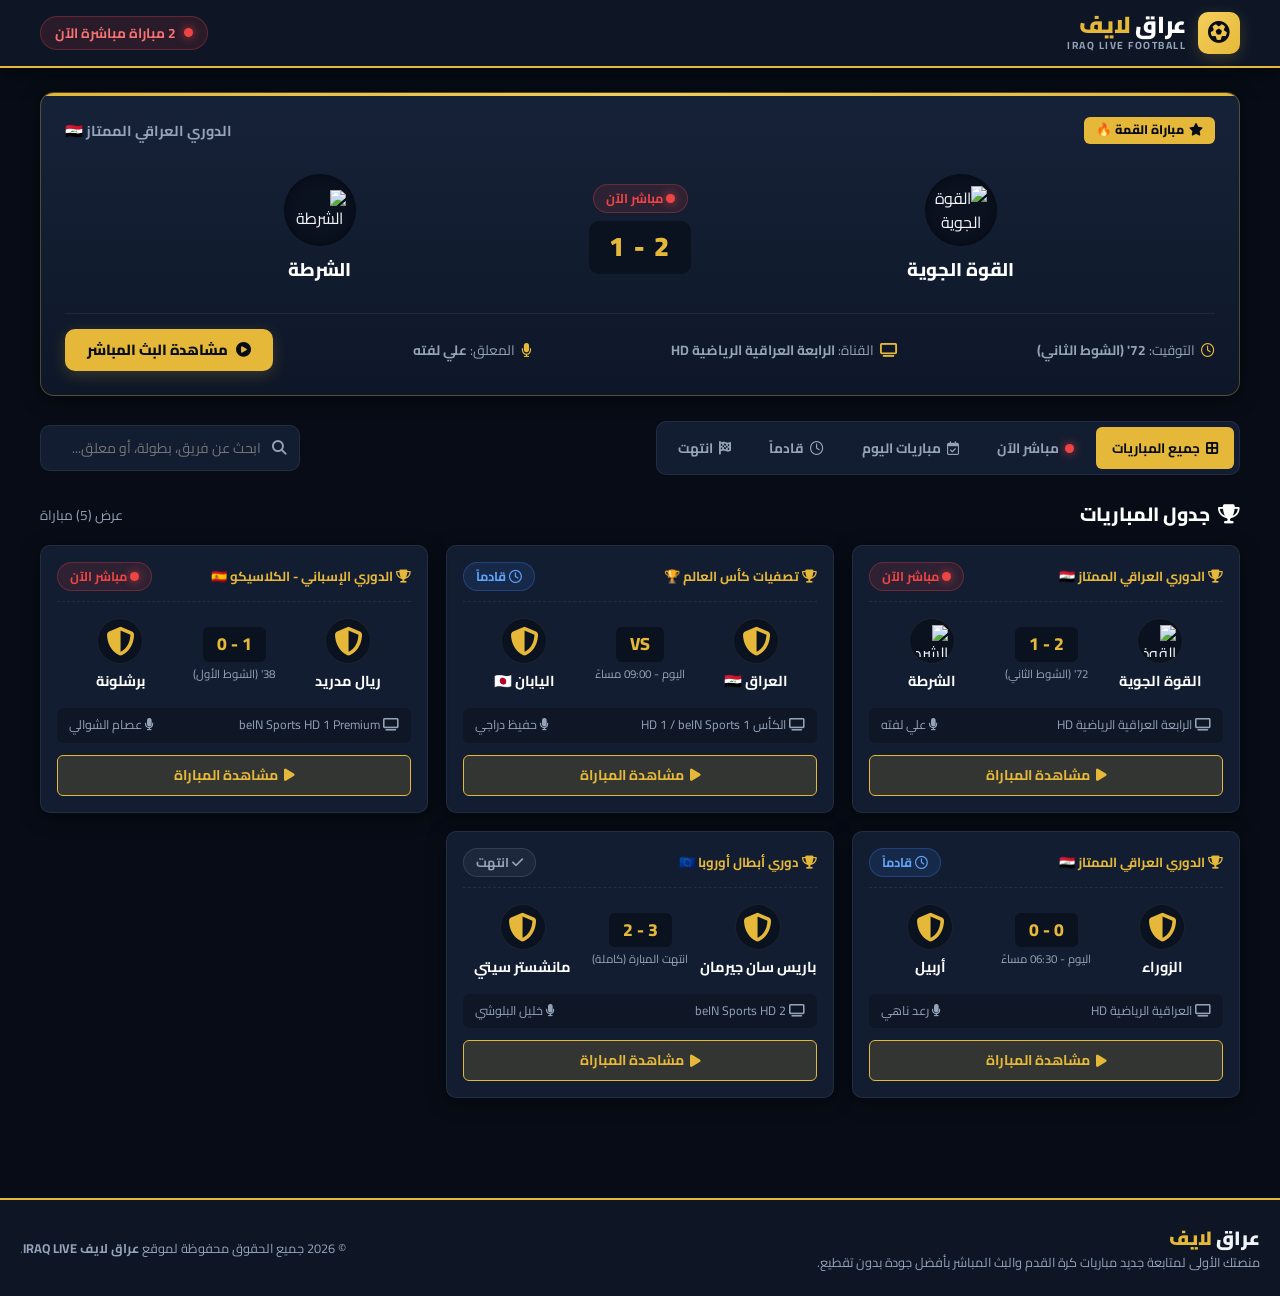
==== index.html @ b063ab96 "Add files via upload" ====
<!DOCTYPE html>
<html lang="ar" dir="rtl">
<head>
    <meta charset="UTF-8">
    <meta name="viewport" content="width=device-width, initial-scale=1.0">
    <title>عراق لايف - مشاهدة مباريات كرة القدم بث مباشر</title>
    <meta name="description" content="موقع عراق لايف لمشاهدة مباريات كرة القدم اليوم بث مباشر بدون تقطيع، الدوري العراقي الممتاز، البطولات العربية والأوروبية.">
    
    <!-- Google Fonts: Cairo & Readex Pro -->
    <link rel="preconnect" href="https://fonts.googleapis.com">
    <link rel="preconnect" href="https://fonts.gstatic.com" crossorigin>
    <link href="https://fonts.googleapis.com/css2?family=Cairo:wght@400;600;700;800;900&family=Readex+Pro:wght@400;500;600;700&display=swap" rel="stylesheet">
    
    <!-- FontAwesome Icons -->
    <link rel="stylesheet" href="https://cdnjs.cloudflare.com/ajax/libs/font-awesome/6.5.1/css/all.min.css">
    
    <!-- Stylesheet -->
    <link rel="stylesheet" href="styles.css">
</head>
<body>

    <!-- Header Navigation Bar -->
    <header class="main-header">
        <div class="header-container">
            <!-- Secret Trigger on Brand Logo: Triple Click or Click Logo Icon -->
            <a href="index.html" class="brand-logo" id="brandLogo" title="عراق لايف">
                <div class="logo-icon" id="secretLogoTrigger">
                    <i class="fa-solid fa-futbol"></i>
                </div>
                <div class="logo-text">
                    <h1>عراق <span>لايف</span></h1>
                    <span class="logo-tagline">IRAQ LIVE FOOTBALL</span>
                </div>
            </a>

            <div class="header-stats">
                <div class="stat-badge live-pulse">
                    <span class="pulse-dot"></span>
                    <span class="stat-text"><strong id="liveMatchesCount">0</strong> مباراة مباشرة الآن</span>
                </div>
            </div>

            <!-- Removed Public Admin Button from Header -->
        </div>
    </header>

    <!-- Main Content Container -->
    <main class="main-container">

        <!-- Hero Featured Match Banner -->
        <section class="hero-featured" id="heroFeaturedSection">
            <!-- Dynamic Featured Match Content -->
        </section>

        <!-- Filter & Search Section -->
        <section class="controls-section">
            <div class="filter-tabs" id="filterTabs">
                <button class="filter-btn active" data-filter="all">
                    <i class="fa-solid fa-border-all"></i> جميع المباريات
                </button>
                <button class="filter-btn live-filter" data-filter="live">
                    <span class="pulse-dot"></span> مباشر الآن
                </button>
                <button class="filter-btn" data-filter="today">
                    <i class="fa-regular fa-calendar-check"></i> مباريات اليوم
                </button>
                <button class="filter-btn" data-filter="upcoming">
                    <i class="fa-regular fa-clock"></i> قادماً
                </button>
                <button class="filter-btn" data-filter="finished">
                    <i class="fa-solid fa-flag-checkered"></i> انتهت
                </button>
            </div>

            <div class="search-box">
                <i class="fa-solid fa-magnifying-glass search-icon"></i>
                <input type="text" id="searchInput" placeholder="ابحث عن فريق، بطولة، أو معلق...">
            </div>
        </section>

        <!-- Match List / Grid Container -->
        <section class="matches-section">
            <div class="section-title">
                <h2><i class="fa-solid fa-trophy gold-icon"></i> جدول المباريات</h2>
                <span class="matches-count-label" id="matchesCountLabel">جاري التحميل...</span>
            </div>

            <div class="matches-grid" id="matchesGrid">
                <!-- Dynamic Match Cards -->
            </div>

            <div class="empty-state hidden" id="emptyState">
                <i class="fa-solid fa-calendar-xmark"></i>
                <h3>لا توجد مباريات مطابقة للبحث حالياً</h3>
                <p>يرجى تغيير التصفية أو البحث عن فريق آخر</p>
            </div>
        </section>
    </main>

    <!-- Footer -->
    <footer class="main-footer">
        <div class="footer-container">
            <div class="footer-brand">
                <h3>عراق <span>لايف</span></h3>
                <p>منصتك الأولى لمتابعة جديد مباريات كرة القدم والبث المباشر بأفضل جودة بدون تقطيع.</p>
            </div>
            <div class="footer-copy">
                <p>&copy; 2026 جميع الحقوق محفوظة لموقع <strong>عراق لايف IRAQ LIVE</strong><span id="secretFooterDot" style="cursor:pointer; opacity:0.6;">.</span></p>
            </div>
        </div>
    </footer>

    <!-- Secret Admin Password Modal (Triggers via key shortcut 0000, logo click, or secret dot) -->
    <div class="modal-overlay hidden" id="adminLoginModal">
        <div class="modal-card login-modal-card">
            <div class="modal-header">
                <h3><i class="fa-solid fa-user-shield gold-icon"></i> الدخول لوحة الأدمن</h3>
                <button class="modal-close-btn" id="closeAdminLoginModal">&times;</button>
            </div>
            <div class="modal-body text-center">
                <div class="lock-avatar">
                    <i class="fa-solid fa-shield-halved"></i>
                </div>
                <p class="login-instruction">أدخل الرقم السري للوصول للوحة التحكم وإدارة المباريات والنتائج</p>

                <form id="adminLoginForm">
                    <div class="pin-input-group">
                        <input type="password" id="adminPinInput" maxlength="6" placeholder="أدخل الرقم السري" autocomplete="off" autofocus>
                        <button type="submit" class="btn-gold-submit">
                            دخول <i class="fa-solid fa-arrow-left"></i>
                        </button>
                    </div>
                    <div class="error-msg hidden" id="adminLoginError">
                        <i class="fa-solid fa-triangle-exclamation"></i> الرقم السري غير صحيح! حاول مجدداً.
                    </div>
                </form>
            </div>
        </div>
    </div>

    <!-- Admin Dashboard Drawer Panel -->
    <div class="admin-panel-drawer hidden" id="adminPanel">
        <div class="admin-panel-header">
            <div class="admin-title">
                <h2><i class="fa-solid fa-sliders gold-icon"></i> لوحة تحكم المباريات - <span>عراق لايف</span></h2>
                <span class="admin-status-badge"><i class="fa-solid fa-check-circle"></i> تم تسجيل الدخول بأمان</span>
            </div>
            <div class="admin-actions">
                <button class="btn-reset-data" id="resetDataBtn" title="استعادة المباريات الافتراضية">
                    <i class="fa-solid fa-rotate-left"></i> استعادة المباريات المبدئية
                </button>
                <button class="btn-close-admin" id="closeAdminPanelBtn">
                    إغلاق اللوحة <i class="fa-solid fa-xmark"></i>
                </button>
            </div>
        </div>

        <div class="admin-panel-content">
            <!-- Form Card for Add / Edit Match -->
            <div class="admin-card form-card">
                <div class="admin-card-header">
                    <h3 id="formTitle"><i class="fa-solid fa-plus-circle gold-icon"></i> إضافة مباراة جديدة</h3>
                    <button class="btn-cancel-edit hidden" id="cancelEditBtn"><i class="fa-solid fa-xmark"></i> إلغاء التعديل</button>
                </div>
                
                <form id="matchForm" class="match-form">
                    <input type="hidden" id="matchIdInput">

                    <div class="form-grid">
                        <div class="form-group span-2">
                            <label for="tournamentInput"><i class="fa-solid fa-trophy"></i> البطولة / الدوري</label>
                            <input type="text" id="tournamentInput" placeholder="مثال: الدوري العراقي الممتاز، دوري أبطال آسيا..." required>
                        </div>

                        <div class="form-group">
                            <label for="team1Input"><i class="fa-solid fa-shield"></i> الفريق الأول (المستضيف)</label>
                            <input type="text" id="team1Input" placeholder="مثال: القوة الجوية" required>
                        </div>
                        <div class="form-group">
                            <label for="logoFile1Input"><i class="fa-solid fa-upload"></i> اختر شعار الفريق الأول من جهازك</label>
                            <div class="file-upload-wrapper">
                                <input type="file" id="logoFile1Input" accept="image/*" class="file-input-hidden">
                                <label for="logoFile1Input" class="btn-file-select">
                                    <i class="fa-solid fa-image"></i> اختر صورة من الجهاز
                                </label>
                                <div class="logo-preview-box" id="logo1Preview">
                                    <span>لا توجد صورة</span>
                                </div>
                            </div>
                        </div>

                        <div class="form-group">
                            <label for="team2Input"><i class="fa-solid fa-shield"></i> الفريق الثاني (الضيف)</label>
                            <input type="text" id="team2Input" placeholder="مثال: الشرطة" required>
                        </div>
                        <div class="form-group">
                            <label for="logoFile2Input"><i class="fa-solid fa-upload"></i> اختر شعار الفريق الثاني من جهازك</label>
                            <div class="file-upload-wrapper">
                                <input type="file" id="logoFile2Input" accept="image/*" class="file-input-hidden">
                                <label for="logoFile2Input" class="btn-file-select">
                                    <i class="fa-solid fa-image"></i> اختر صورة من الجهاز
                                </label>
                                <div class="logo-preview-box" id="logo2Preview">
                                    <span>لا توجد صورة</span>
                                </div>
                            </div>
                        </div>

                        <div class="form-group span-2">
                            <label for="statusInput"><i class="fa-solid fa-signal"></i> حالة المباراة</label>
                            <select id="statusInput" required>
                                <option value="live">مباشر الآن 🔴</option>
                                <option value="upcoming">قادماً / لم تبدأ ⏳</option>
                                <option value="finished">انتهت 🏁</option>
                            </select>
                        </div>

                        <div class="form-group span-2">
                            <label><i class="fa-solid fa-calculator"></i> نتيجة المباراة (التحكم بزر الزائد والناقص)</label>
                            <div class="form-score-controller">
                                <div class="score-team-box">
                                    <span class="score-team-title" id="formTeam1Name">الفريق الأول</span>
                                    <div class="counter-control">
                                        <button type="button" class="btn-counter" id="formScore1Minus"><i class="fa-solid fa-minus"></i></button>
                                        <input type="number" id="score1Input" value="0" min="0" readonly>
                                        <button type="button" class="btn-counter btn-plus" id="formScore1Plus"><i class="fa-solid fa-plus"></i></button>
                                    </div>
                                </div>

                                <div class="score-vs-divider">VS</div>

                                <div class="score-team-box">
                                    <span class="score-team-title" id="formTeam2Name">الفريق الثاني</span>
                                    <div class="counter-control">
                                        <button type="button" class="btn-counter" id="formScore2Minus"><i class="fa-solid fa-minus"></i></button>
                                        <input type="number" id="score2Input" value="0" min="0" readonly>
                                        <button type="button" class="btn-counter btn-plus" id="formScore2Plus"><i class="fa-solid fa-plus"></i></button>
                                    </div>
                                </div>
                            </div>
                        </div>

                        <div class="form-group">
                            <label for="matchTimeInput"><i class="fa-regular fa-clock"></i> توقيت المباراة</label>
                            <input type="text" id="matchTimeInput" placeholder="مثال: 08:30 مساءً / اليوم" required>
                        </div>

                        <div class="form-group">
                            <label for="channelInput"><i class="fa-solid fa-tv"></i> القناة الناقلة</label>
                            <input type="text" id="channelInput" placeholder="مثال: الرابعة العراقية HD" required>
                        </div>

                        <div class="form-group span-2">
                            <label for="commentatorInput"><i class="fa-solid fa-microphone"></i> المعلق</label>
                            <input type="text" id="commentatorInput" placeholder="مثال: علي لفته" required>
                        </div>

                        <div class="form-group span-2">
                            <label for="streamLinkInput"><i class="fa-solid fa-video"></i> رابط البث المباشر الرئيسي (رابط video / iframe / YouTube)</label>
                            <textarea id="streamLinkInput" rows="2" placeholder="ضع رابط الفيديو أو كود Embed iFrame للبث هنا..."></textarea>
                        </div>

                        <div class="form-group span-2">
                            <label for="streamLink2Input"><i class="fa-solid fa-server"></i> رابط سيرفر البث الثاني (اختياري)</label>
                            <input type="text" id="streamLink2Input" placeholder="رابط سيرفر احتياطي...">
                        </div>

                        <div class="form-group span-2 checkbox-group">
                            <label class="custom-checkbox">
                                <input type="checkbox" id="isFeaturedInput">
                                <span class="checkmark"></span>
                                <span class="checkbox-text"><i class="fa-solid fa-star gold-icon"></i> تثبيت المباراة كمباراة القمة في أعلى الصفحة (Hero Banner)</span>
                            </label>
                        </div>
                    </div>

                    <div class="form-actions">
                        <button type="submit" class="btn-save-match" id="saveMatchBtn">
                            <i class="fa-solid fa-floppy-disk"></i> حفظ المباراة
                        </button>
                    </div>
                </form>
            </div>

            <!-- Existing Matches Table -->
            <div class="admin-card table-card">
                <div class="admin-card-header">
                    <h3><i class="fa-solid fa-list-check gold-icon"></i> قائمة المباريات المضافة (تحديث النتيجة فوراً بأزرار + و -)</h3>
                </div>
                <div class="table-responsive">
                    <table class="admin-matches-table">
                        <thead>
                            <tr>
                                <th>المباراة والتعديل السريع للنتيجة (+ / -)</th>
                                <th>البطولة</th>
                                <th>الحالة</th>
                                <th>التوقيت</th>
                                <th>القناة والمعلق</th>
                                <th>الإجراءات</th>
                            </tr>
                        </thead>
                        <tbody id="adminMatchesTableBody">
                            <!-- Dynamic Rows -->
                        </tbody>
                    </table>
                </div>
            </div>
        </div>
    </div>

    <!-- JavaScript Bundle -->
    <script src="app.js"></script>
</body>
</html>
---- styles.css ----
/* =============================================================
   عراق لايف - IRAQ LIVE FOOTBALL PORTAL
   Handcrafted Authentic Sports Media Design System (2026)
============================================================= */

:root {
    /* Color Palette - Deep Obsidian Dark & Iraqi Metallic Gold */
    --bg-body: #070c16;
    --bg-header: #0e1626;
    --bg-card: #131d31;
    --bg-card-hover: #19263e;
    --bg-surface: #0a111f;
    --bg-input: #080d19;

    /* Accents */
    --gold-primary: #e5b839;
    --gold-hover: #f3c748;
    --gold-dark: #b38a1e;
    --gold-subtle: rgba(229, 184, 57, 0.15);
    
    --live-red: #ef4444;
    --live-red-bg: rgba(239, 68, 68, 0.12);
    --green-emerald: #10b981;
    
    /* Text Colors */
    --text-main: #f1f5f9;
    --text-muted: #94a3b8;
    --text-subtle: #64748b;
    --text-gold: #f5cf5b;

    /* Crisp Handcrafted Borders & Shadows */
    --border-main: 1px solid rgba(255, 255, 255, 0.07);
    --border-gold: 1px solid rgba(229, 184, 57, 0.3);
    --border-gold-strong: 1px solid #e5b839;
    --shadow-card: 0 4px 20px rgba(0, 0, 0, 0.4);
    --shadow-gold: 0 4px 15px rgba(229, 184, 57, 0.2);

    /* Typography & Radii */
    --font-arabic: 'Cairo', system-ui, -apple-system, sans-serif;
    --radius-sm: 6px;
    --radius-md: 10px;
    --radius-lg: 14px;
    --radius-pill: 50px;
    --transition: all 0.2s ease-in-out;
}

/* Reset & Core Setup */
*, *::before, *::after {
    margin: 0;
    padding: 0;
    box-sizing: border-box;
}

body {
    font-family: var(--font-arabic);
    background-color: var(--bg-body);
    color: var(--text-main);
    line-height: 1.5;
    direction: rtl;
    min-height: 100vh;
    display: flex;
    flex-direction: column;
    -webkit-font-smoothing: antialiased;
}

a {
    color: inherit;
    text-decoration: none;
}

button, input, select, textarea {
    font-family: inherit;
    outline: none;
    border: none;
}

button {
    cursor: pointer;
    transition: var(--transition);
}

.hidden {
    display: none !important;
}

.gold-text {
    color: var(--gold-primary);
}

.pulse-dot {
    width: 9px;
    height: 9px;
    background-color: var(--live-red);
    border-radius: 50%;
    display: inline-block;
    box-shadow: 0 0 10px rgba(239, 68, 68, 0.8);
    animation: livePulse 1.6s infinite ease-in-out;
}

@keyframes livePulse {
    0% { transform: scale(0.95); opacity: 0.8; }
    50% { transform: scale(1.2); opacity: 1; }
    100% { transform: scale(0.95); opacity: 0.8; }
}

/* =============================================================
   1. Header Navigation Bar
============================================================= */
.main-header {
    background-color: var(--bg-header);
    border-bottom: 2px solid var(--gold-primary);
    box-shadow: 0 4px 20px rgba(0, 0, 0, 0.5);
    position: sticky;
    top: 0;
    z-index: 100;
}

.header-container {
    max-width: 1240px;
    margin: 0 auto;
    padding: 12px 20px;
    display: flex;
    align-items: center;
    justify-content: space-between;
}

.brand-logo {
    display: flex;
    align-items: center;
    gap: 12px;
}

.logo-icon {
    width: 42px;
    height: 42px;
    background: linear-gradient(135deg, #f5cf5b 0%, #e5b839 100%);
    color: var(--bg-body);
    border-radius: var(--radius-md);
    display: flex;
    align-items: center;
    justify-content: center;
    font-size: 1.35rem;
    box-shadow: var(--shadow-gold);
    cursor: pointer;
}

.logo-text h1 {
    font-size: 1.45rem;
    font-weight: 900;
    color: #ffffff;
    line-height: 1.1;
    letter-spacing: -0.3px;
}

.logo-text h1 span {
    color: var(--gold-primary);
}

.logo-tagline {
    font-size: 0.65rem;
    font-weight: 700;
    color: var(--text-muted);
    letter-spacing: 1.5px;
    display: block;
}

.header-stats .stat-badge {
    background: var(--live-red-bg);
    border: 1px solid rgba(239, 68, 68, 0.3);
    color: #f87171;
    padding: 6px 14px;
    border-radius: var(--radius-pill);
    font-size: 0.85rem;
    font-weight: 700;
    display: flex;
    align-items: center;
    gap: 8px;
}

/* =============================================================
   2. Main Layout Container & Date/Filter Bar
============================================================= */
.main-container {
    max-width: 1240px;
    width: 100%;
    margin: 0 auto;
    padding: 24px 20px 60px 20px;
    flex: 1;
}

/* Hero Featured Card */
.hero-featured {
    margin-bottom: 25px;
}

.hero-card {
    background: linear-gradient(180deg, #162238 0%, #0e1728 100%);
    border: var(--border-gold);
    border-radius: var(--radius-lg);
    padding: 24px;
    box-shadow: var(--shadow-card);
    position: relative;
    overflow: hidden;
}

.hero-card::before {
    content: '';
    position: absolute;
    top: 0;
    left: 0;
    right: 0;
    height: 3px;
    background: linear-gradient(90deg, #e5b839, #f5cf5b, #e5b839);
}

.hero-top-badge {
    display: flex;
    align-items: center;
    justify-content: space-between;
    margin-bottom: 20px;
}

.featured-tag {
    background: var(--gold-primary);
    color: var(--bg-body);
    font-weight: 800;
    font-size: 0.78rem;
    padding: 4px 12px;
    border-radius: var(--radius-sm);
    display: inline-flex;
    align-items: center;
    gap: 5px;
}

.tournament-badge {
    color: var(--text-muted);
    font-size: 0.9rem;
    font-weight: 700;
}

.hero-teams-wrapper {
    display: grid;
    grid-template-columns: 1fr auto 1fr;
    align-items: center;
    gap: 15px;
    text-align: center;
    padding: 10px 0;
}

.hero-team {
    display: flex;
    flex-direction: column;
    align-items: center;
    gap: 10px;
}

.team-logo-frame {
    width: 72px;
    height: 72px;
    background: var(--bg-surface);
    border: 1px solid var(--border-subtle);
    border-radius: 50%;
    display: flex;
    align-items: center;
    justify-content: center;
    padding: 10px;
    box-shadow: inset 0 0 10px rgba(0,0,0,0.5);
}

.team-logo-frame img {
    max-width: 100%;
    max-height: 100%;
    object-fit: contain;
}

.team-logo-fallback {
    font-size: 1.8rem;
    color: var(--gold-primary);
}

.team-name {
    font-size: 1.15rem;
    font-weight: 800;
    color: #ffffff;
}

.hero-vs-box {
    display: flex;
    flex-direction: column;
    align-items: center;
    gap: 8px;
}

.hero-score-badge {
    background: var(--bg-surface);
    border: 1px solid var(--border-gold);
    color: var(--gold-primary);
    font-size: 1.7rem;
    font-weight: 900;
    padding: 6px 20px;
    border-radius: var(--radius-md);
    letter-spacing: 2px;
}

.match-status-tag {
    padding: 4px 12px;
    border-radius: var(--radius-pill);
    font-size: 0.8rem;
    font-weight: 700;
}

.match-status-tag.live {
    background: var(--live-red-bg);
    color: var(--live-red);
    border: 1px solid rgba(239, 68, 68, 0.3);
}

.match-status-tag.upcoming {
    background: rgba(59, 130, 246, 0.12);
    color: #60a5fa;
    border: 1px solid rgba(59, 130, 246, 0.3);
}

.match-status-tag.finished {
    background: rgba(100, 116, 139, 0.12);
    color: var(--text-muted);
    border: 1px solid rgba(100, 116, 139, 0.3);
}

.hero-meta-bar {
    margin-top: 20px;
    padding-top: 15px;
    border-top: var(--border-main);
    display: flex;
    align-items: center;
    justify-content: space-between;
    flex-wrap: wrap;
    gap: 12px;
}

.hero-info-item {
    font-size: 0.85rem;
    color: var(--text-muted);
    display: flex;
    align-items: center;
    gap: 6px;
}

.hero-info-item i {
    color: var(--gold-primary);
}

.btn-hero-watch {
    background: var(--gold-primary);
    color: var(--bg-body);
    font-weight: 800;
    padding: 10px 22px;
    border-radius: var(--radius-md);
    font-size: 0.92rem;
    display: inline-flex;
    align-items: center;
    gap: 8px;
    box-shadow: var(--shadow-gold);
}

.btn-hero-watch:hover {
    background: var(--gold-hover);
    transform: translateY(-1px);
}

/* =============================================================
   3. Sports Schedule Filters & Match Grid
============================================================= */
.controls-section {
    display: flex;
    align-items: center;
    justify-content: space-between;
    gap: 15px;
    margin-bottom: 25px;
    flex-wrap: wrap;
}

.filter-tabs {
    display: flex;
    align-items: center;
    gap: 6px;
    background: var(--bg-card);
    padding: 5px;
    border-radius: var(--radius-md);
    border: var(--border-main);
    overflow-x: auto;
}

.filter-btn {
    background: transparent;
    color: var(--text-muted);
    padding: 8px 16px;
    border-radius: var(--radius-sm);
    font-weight: 700;
    font-size: 0.85rem;
    display: flex;
    align-items: center;
    gap: 6px;
    white-space: nowrap;
}

.filter-btn.active {
    background: var(--gold-primary);
    color: var(--bg-body);
}

.search-box {
    position: relative;
    min-width: 260px;
}

.search-icon {
    position: absolute;
    right: 14px;
    top: 50%;
    transform: translateY(-50%);
    color: var(--text-muted);
    font-size: 0.9rem;
}

.search-box input {
    width: 100%;
    background: var(--bg-card);
    border: var(--border-main);
    color: var(--text-main);
    padding: 9px 38px 9px 14px;
    border-radius: var(--radius-md);
    font-size: 0.88rem;
}

.search-box input:focus {
    border-color: var(--gold-primary);
}

/* Matches Grid & Cards */
.matches-section {
    margin-bottom: 40px;
}

.section-title {
    display: flex;
    align-items: center;
    justify-content: space-between;
    margin-bottom: 16px;
}

.section-title h2 {
    font-size: 1.2rem;
    font-weight: 800;
    color: #ffffff;
    display: flex;
    align-items: center;
    gap: 8px;
}

.matches-count-label {
    color: var(--text-muted);
    font-size: 0.85rem;
}

.matches-grid {
    display: grid;
    grid-template-columns: repeat(auto-fill, minmax(340px, 1fr));
    gap: 18px;
}

.match-card {
    background: var(--bg-card);
    border: var(--border-main);
    border-radius: var(--radius-md);
    padding: 16px;
    display: flex;
    flex-direction: column;
    gap: 12px;
    transition: var(--transition);
    box-shadow: var(--shadow-card);
}

.match-card:hover {
    background: var(--bg-card-hover);
    border-color: rgba(229, 184, 57, 0.4);
}

.match-card-header {
    display: flex;
    align-items: center;
    justify-content: space-between;
    border-bottom: 1px dashed rgba(255, 255, 255, 0.08);
    padding-bottom: 10px;
}

.card-tournament {
    font-size: 0.82rem;
    font-weight: 700;
    color: var(--gold-primary);
    white-space: nowrap;
    overflow: hidden;
    text-overflow: ellipsis;
    max-width: 200px;
}

.match-card-body {
    display: grid;
    grid-template-columns: 1fr auto 1fr;
    align-items: center;
    gap: 10px;
    padding: 4px 0;
}

.card-team {
    display: flex;
    flex-direction: column;
    align-items: center;
    gap: 6px;
    text-align: center;
}

.card-team-logo {
    width: 46px;
    height: 46px;
    background: var(--bg-surface);
    border: var(--border-main);
    border-radius: 50%;
    display: flex;
    align-items: center;
    justify-content: center;
    padding: 6px;
}

.card-team-logo img {
    max-width: 100%;
    max-height: 100%;
    object-fit: contain;
}

.card-team-name {
    font-size: 0.9rem;
    font-weight: 700;
    color: #ffffff;
}

.card-score-box {
    display: flex;
    flex-direction: column;
    align-items: center;
    gap: 4px;
}

.score-pill {
    background: var(--bg-surface);
    border: 1px solid var(--border-gold);
    color: var(--gold-primary);
    font-weight: 800;
    font-size: 1.1rem;
    padding: 4px 14px;
    border-radius: var(--radius-sm);
}

.match-time-label {
    font-size: 0.72rem;
    color: var(--text-muted);
}

.match-card-footer {
    display: flex;
    align-items: center;
    justify-content: space-between;
    background: rgba(0, 0, 0, 0.2);
    padding: 8px 12px;
    border-radius: var(--radius-sm);
    font-size: 0.78rem;
    color: var(--text-muted);
}

.btn-card-watch {
    width: 100%;
    background: var(--gold-subtle);
    border: 1px solid var(--gold-primary);
    color: var(--gold-primary);
    font-weight: 700;
    padding: 9px;
    border-radius: var(--radius-sm);
    display: flex;
    align-items: center;
    justify-content: center;
    gap: 6px;
    font-size: 0.88rem;
}

.match-card:hover .btn-card-watch {
    background: var(--gold-primary);
    color: var(--bg-body);
}

/* Empty State */
.empty-state {
    text-align: center;
    padding: 50px 20px;
    background: var(--bg-card);
    border-radius: var(--radius-md);
    border: var(--border-main);
}

.empty-state i {
    font-size: 3rem;
    color: var(--gold-primary);
    margin-bottom: 12px;
}

/* =============================================================
   4. Watch Page (watch.html) Specific Layout
============================================================= */
.header-right-group {
    display: flex;
    align-items: center;
    gap: 15px;
}

.btn-back-home {
    background: var(--gold-subtle);
    border: 1px solid var(--gold-primary);
    color: var(--gold-primary);
    padding: 7px 14px;
    border-radius: var(--radius-md);
    font-size: 0.82rem;
    font-weight: 700;
    display: inline-flex;
    align-items: center;
    gap: 6px;
}

.btn-back-home:hover {
    background: var(--gold-primary);
    color: var(--bg-body);
}

.watch-container {
    display: flex;
    flex-direction: column;
    gap: 22px;
}

.watch-scoreboard-card {
    background: var(--bg-card);
    border: var(--border-gold);
    border-radius: var(--radius-md);
    padding: 20px;
    box-shadow: var(--shadow-card);
}

.scoreboard-top {
    display: flex;
    align-items: center;
    justify-content: space-between;
    margin-bottom: 15px;
    border-bottom: 1px dashed rgba(255, 255, 255, 0.08);
    padding-bottom: 10px;
}

.scoreboard-teams {
    display: grid;
    grid-template-columns: 1fr auto 1fr;
    align-items: center;
    gap: 15px;
    text-align: center;
}

.scoreboard-team-name {
    font-size: 1.25rem;
    font-weight: 800;
    color: #ffffff;
}

.scoreboard-vs-box {
    display: flex;
    flex-direction: column;
    align-items: center;
    gap: 6px;
}

.scoreboard-score-pill {
    background: var(--bg-surface);
    border: 1px solid var(--gold-primary);
    color: var(--gold-primary);
    font-size: 1.9rem;
    font-weight: 900;
    padding: 6px 22px;
    border-radius: var(--radius-md);
    letter-spacing: 3px;
}

/* Video Stage */
.player-wrapper-card {
    background: #000000;
    border: var(--border-gold);
    border-radius: var(--radius-md);
    overflow: hidden;
    box-shadow: var(--shadow-card);
}

.video-container {
    position: relative;
    width: 100%;
    padding-top: 56.25%;
    background: #000000;
}

.video-container iframe, 
.video-container video, 
.video-placeholder {
    position: absolute;
    top: 0;
    left: 0;
    width: 100%;
    height: 100%;
    border: none;
}

.video-placeholder {
    display: flex;
    flex-direction: column;
    align-items: center;
    justify-content: center;
    gap: 12px;
    background: #090f1b;
    color: var(--text-muted);
    text-align: center;
    padding: 20px;
}

.video-placeholder i {
    font-size: 3rem;
    color: var(--gold-primary);
}

.server-selector {
    padding: 12px 18px;
    background: var(--bg-header);
    border-top: var(--border-main);
    display: flex;
    align-items: center;
    gap: 12px;
    flex-wrap: wrap;
}

.server-label {
    font-size: 0.82rem;
    font-weight: 700;
    color: var(--text-muted);
}

.server-buttons {
    display: flex;
    gap: 8px;
}

.server-btn {
    background: var(--bg-card);
    border: var(--border-main);
    color: var(--text-main);
    padding: 6px 12px;
    border-radius: var(--radius-sm);
    font-size: 0.8rem;
    font-weight: 600;
}

.server-btn.active {
    background: var(--gold-primary);
    color: var(--bg-body);
    font-weight: 800;
}

/* Details Section */
.details-grid {
    display: grid;
    grid-template-columns: repeat(auto-fit, minmax(220px, 1fr));
    gap: 14px;
}

.detail-card {
    background: var(--bg-card);
    border: var(--border-main);
    border-radius: var(--radius-md);
    padding: 14px 16px;
    display: flex;
    align-items: center;
    gap: 12px;
}

.detail-icon {
    width: 40px;
    height: 40px;
    background: var(--gold-subtle);
    border: 1px solid var(--gold-primary);
    border-radius: var(--radius-sm);
    display: flex;
    align-items: center;
    justify-content: center;
    font-size: 1.1rem;
    color: var(--gold-primary);
}

.detail-info label {
    display: block;
    font-size: 0.75rem;
    color: var(--text-muted);
}

.detail-info strong {
    font-size: 0.95rem;
    color: #ffffff;
}

.link-view-all {
    color: var(--gold-primary);
    font-size: 0.85rem;
    font-weight: 700;
}

/* =============================================================
   5. Modals & Admin Dashboard
============================================================= */
.modal-overlay {
    position: fixed;
    top: 0;
    left: 0;
    right: 0;
    bottom: 0;
    background: rgba(0, 0, 0, 0.8);
    backdrop-filter: blur(4px);
    z-index: 2000;
    display: flex;
    align-items: center;
    justify-content: center;
    padding: 20px;
}

.modal-card {
    background: var(--bg-card);
    border: var(--border-gold);
    border-radius: var(--radius-lg);
    width: 100%;
    max-width: 400px;
    overflow: hidden;
    box-shadow: var(--shadow-card);
}

.modal-header {
    background: var(--bg-header);
    padding: 14px 20px;
    border-bottom: var(--border-main);
    display: flex;
    align-items: center;
    justify-content: space-between;
}

.modal-header h3 {
    font-size: 1rem;
    font-weight: 800;
}

.modal-close-btn {
    background: transparent;
    color: var(--text-muted);
    font-size: 1.5rem;
    line-height: 1;
}

.modal-body {
    padding: 20px;
}

.lock-avatar {
    width: 60px;
    height: 60px;
    background: var(--gold-subtle);
    border: 1px solid var(--gold-primary);
    border-radius: 50%;
    display: flex;
    align-items: center;
    justify-content: center;
    margin: 0 auto 12px auto;
    font-size: 1.6rem;
    color: var(--gold-primary);
}

.login-instruction {
    font-size: 0.85rem;
    color: var(--text-muted);
    margin-bottom: 16px;
}

.pin-input-group {
    display: flex;
    gap: 8px;
}

.pin-input-group input {
    flex: 1;
    background: var(--bg-body);
    border: 1px solid var(--border-gold);
    color: #ffffff;
    padding: 10px;
    border-radius: var(--radius-md);
    font-size: 1.1rem;
    text-align: center;
    letter-spacing: 4px;
}

.btn-gold-submit {
    background: var(--gold-primary);
    color: var(--bg-body);
    font-weight: 800;
    padding: 10px 18px;
    border-radius: var(--radius-md);
}

.error-msg {
    color: var(--live-red);
    font-size: 0.82rem;
    font-weight: 600;
    margin-top: 10px;
}

/* Admin Dashboard Drawer */
.admin-panel-drawer {
    position: fixed;
    top: 0;
    left: 0;
    right: 0;
    bottom: 0;
    background: var(--bg-body);
    z-index: 3000;
    overflow-y: auto;
    display: flex;
    flex-direction: column;
}

.admin-panel-header {
    background: var(--bg-header);
    border-bottom: 2px solid var(--gold-primary);
    padding: 16px 24px;
    display: flex;
    align-items: center;
    justify-content: space-between;
    position: sticky;
    top: 0;
    z-index: 10;
}

.admin-title h2 {
    font-size: 1.25rem;
    font-weight: 800;
}

.admin-title h2 span {
    color: var(--gold-primary);
}

.admin-status-badge {
    font-size: 0.78rem;
    color: var(--green-emerald);
    font-weight: 600;
}

.admin-actions {
    display: flex;
    gap: 10px;
}

.btn-reset-data {
    background: rgba(239, 68, 68, 0.12);
    border: 1px solid rgba(239, 68, 68, 0.3);
    color: var(--live-red);
    padding: 7px 14px;
    border-radius: var(--radius-md);
    font-size: 0.82rem;
    font-weight: 600;
}

.btn-close-admin {
    background: rgba(255, 255, 255, 0.08);
    color: #ffffff;
    padding: 7px 16px;
    border-radius: var(--radius-md);
    font-weight: 700;
    font-size: 0.85rem;
}

.admin-panel-content {
    max-width: 1240px;
    width: 100%;
    margin: 0 auto;
    padding: 24px 20px 60px 20px;
    display: flex;
    flex-direction: column;
    gap: 24px;
}

.admin-card {
    background: var(--bg-card);
    border: var(--border-main);
    border-radius: var(--radius-md);
    padding: 20px;
}

.admin-card-header {
    display: flex;
    align-items: center;
    justify-content: space-between;
    margin-bottom: 18px;
    border-bottom: var(--border-main);
    padding-bottom: 12px;
}

.admin-card-header h3 {
    font-size: 1.1rem;
    font-weight: 800;
}

.btn-cancel-edit {
    background: rgba(255, 255, 255, 0.08);
    color: var(--text-muted);
    padding: 5px 12px;
    border-radius: var(--radius-sm);
    font-size: 0.8rem;
}

.match-form .form-grid {
    display: grid;
    grid-template-columns: repeat(2, 1fr);
    gap: 16px;
}

.form-group {
    display: flex;
    flex-direction: column;
    gap: 6px;
}

.form-group.span-2 {
    grid-column: span 2;
}

.form-group label {
    font-size: 0.82rem;
    font-weight: 700;
    color: var(--text-muted);
}

.form-group input, 
.form-group select, 
.form-group textarea {
    background: var(--bg-body);
    border: var(--border-main);
    color: #ffffff;
    padding: 10px 14px;
    border-radius: var(--radius-md);
    font-size: 0.88rem;
}

.form-group input:focus, 
.form-group select:focus, 
.form-group textarea:focus {
    border-color: var(--gold-primary);
}

/* File Upload UI */
.file-upload-wrapper {
    display: flex;
    align-items: center;
    gap: 12px;
}

.file-input-hidden {
    display: none;
}

.btn-file-select {
    background: var(--gold-subtle);
    border: 1px dashed var(--gold-primary);
    color: var(--gold-primary);
    padding: 8px 14px;
    border-radius: var(--radius-md);
    font-size: 0.82rem;
    font-weight: 700;
    cursor: pointer;
    display: inline-flex;
    align-items: center;
    gap: 6px;
}

.btn-file-select:hover {
    background: var(--gold-primary);
    color: var(--bg-body);
}

.logo-preview-box {
    width: 42px;
    height: 42px;
    background: var(--bg-body);
    border: var(--border-main);
    border-radius: 50%;
    display: flex;
    align-items: center;
    justify-content: center;
    overflow: hidden;
    padding: 3px;
    font-size: 0.6rem;
    color: var(--text-muted);
}

.logo-preview-box img {
    max-width: 100%;
    max-height: 100%;
    object-fit: contain;
}

/* Counter Controls (+ / -) */
.form-score-controller {
    background: var(--bg-body);
    border: var(--border-main);
    border-radius: var(--radius-md);
    padding: 12px 18px;
    display: flex;
    align-items: center;
    justify-content: space-around;
}

.score-team-box {
    display: flex;
    flex-direction: column;
    align-items: center;
    gap: 6px;
}

.score-team-title {
    font-size: 0.85rem;
    font-weight: 700;
    color: #ffffff;
}

.counter-control {
    display: flex;
    align-items: center;
    gap: 5px;
    background: var(--bg-card);
    padding: 3px;
    border-radius: var(--radius-md);
    border: 1px solid var(--gold-primary);
}

.btn-counter {
    width: 30px;
    height: 30px;
    background: rgba(239, 68, 68, 0.15);
    border: 1px solid rgba(239, 68, 68, 0.3);
    color: var(--live-red);
    border-radius: var(--radius-sm);
    font-size: 0.9rem;
    font-weight: 800;
    display: flex;
    align-items: center;
    justify-content: center;
}

.btn-counter.btn-plus {
    background: rgba(16, 185, 129, 0.15);
    border-color: rgba(16, 185, 129, 0.3);
    color: var(--green-emerald);
}

.counter-control input {
    width: 40px;
    text-align: center;
    font-size: 1.1rem;
    font-weight: 900;
    color: var(--gold-primary);
    background: transparent;
    border: none;
}

.score-vs-divider {
    font-size: 1.1rem;
    font-weight: 900;
    color: var(--gold-primary);
}

.form-actions {
    margin-top: 20px;
    text-align: left;
}

.btn-save-match {
    background: var(--gold-primary);
    color: var(--bg-body);
    font-weight: 800;
    font-size: 0.95rem;
    padding: 10px 28px;
    border-radius: var(--radius-md);
    box-shadow: var(--shadow-gold);
}

.btn-save-match:hover {
    background: var(--gold-hover);
}

/* Admin Matches Table & Inline Counter Adjuster */
.table-responsive {
    overflow-x: auto;
}

.admin-matches-table {
    width: 100%;
    border-collapse: collapse;
    text-align: right;
    font-size: 0.85rem;
}

.admin-matches-table th {
    background: var(--bg-body);
    padding: 12px;
    color: var(--text-muted);
    font-weight: 700;
    border-bottom: var(--border-main);
}

.admin-matches-table td {
    padding: 12px;
    border-bottom: var(--border-main);
    vertical-align: middle;
}

.table-team-cell {
    font-weight: 700;
}

.tbl-score-controls {
    display: flex;
    align-items: center;
    gap: 10px;
    background: rgba(0, 0, 0, 0.4);
    padding: 6px 10px;
    border-radius: var(--radius-sm);
    border: var(--border-main);
    margin-top: 4px;
    width: fit-content;
}

.tbl-team-score-unit {
    display: flex;
    align-items: center;
    gap: 4px;
}

.tbl-score-num {
    font-weight: 900;
    font-size: 1rem;
    color: var(--gold-primary);
    min-width: 18px;
    text-align: center;
}

.btn-tbl-score {
    width: 24px;
    height: 24px;
    border-radius: 4px;
    display: flex;
    align-items: center;
    justify-content: center;
    font-size: 0.75rem;
    font-weight: 800;
}

.btn-tbl-score.minus {
    background: rgba(239, 68, 68, 0.15);
    color: var(--live-red);
    border: 1px solid rgba(239, 68, 68, 0.3);
}

.btn-tbl-score.plus {
    background: rgba(16, 185, 129, 0.15);
    color: var(--green-emerald);
    border: 1px solid rgba(16, 185, 129, 0.3);
}

.action-btns {
    display: flex;
    gap: 6px;
}

.btn-tbl-edit {
    background: rgba(59, 130, 246, 0.15);
    color: #60a5fa;
    border: 1px solid rgba(59, 130, 246, 0.3);
    padding: 5px 10px;
    border-radius: var(--radius-sm);
    font-size: 0.75rem;
    font-weight: 700;
}

.btn-tbl-delete {
    background: rgba(239, 68, 68, 0.15);
    color: var(--live-red);
    border: 1px solid rgba(239, 68, 68, 0.3);
    padding: 5px 10px;
    border-radius: var(--radius-sm);
    font-size: 0.75rem;
    font-weight: 700;
}

/* Footer Styling */
.main-footer {
    background: var(--bg-header);
    border-top: 2px solid var(--gold-primary);
    padding: 24px 20px;
    margin-top: auto;
}

.footer-container {
    max-width: 1240px;
    margin: 0 auto;
    display: flex;
    align-items: center;
    justify-content: space-between;
    flex-wrap: wrap;
    gap: 15px;
}

.footer-brand h3 {
    font-size: 1.2rem;
    font-weight: 900;
}

.footer-brand h3 span {
    color: var(--gold-primary);
}

.footer-brand p {
    font-size: 0.8rem;
    color: var(--text-muted);
}

.footer-copy {
    font-size: 0.8rem;
    color: var(--text-muted);
}

/* Responsive Rules */
@media (max-width: 992px) {
    .match-form .form-grid {
        grid-template-columns: 1fr;
    }
    
    .form-group.span-2 {
        grid-column: span 1;
    }
    
    .hero-teams-wrapper {
        grid-template-columns: 1fr;
        gap: 20px;
    }
}

@media (max-width: 600px) {
    .header-container {
        padding: 10px 14px;
    }
    
    .logo-text h1 {
        font-size: 1.2rem;
    }
    
    .matches-grid {
        grid-template-columns: 1fr;
    }
    
    .footer-container {
        flex-direction: column;
        text-align: center;
    }
}
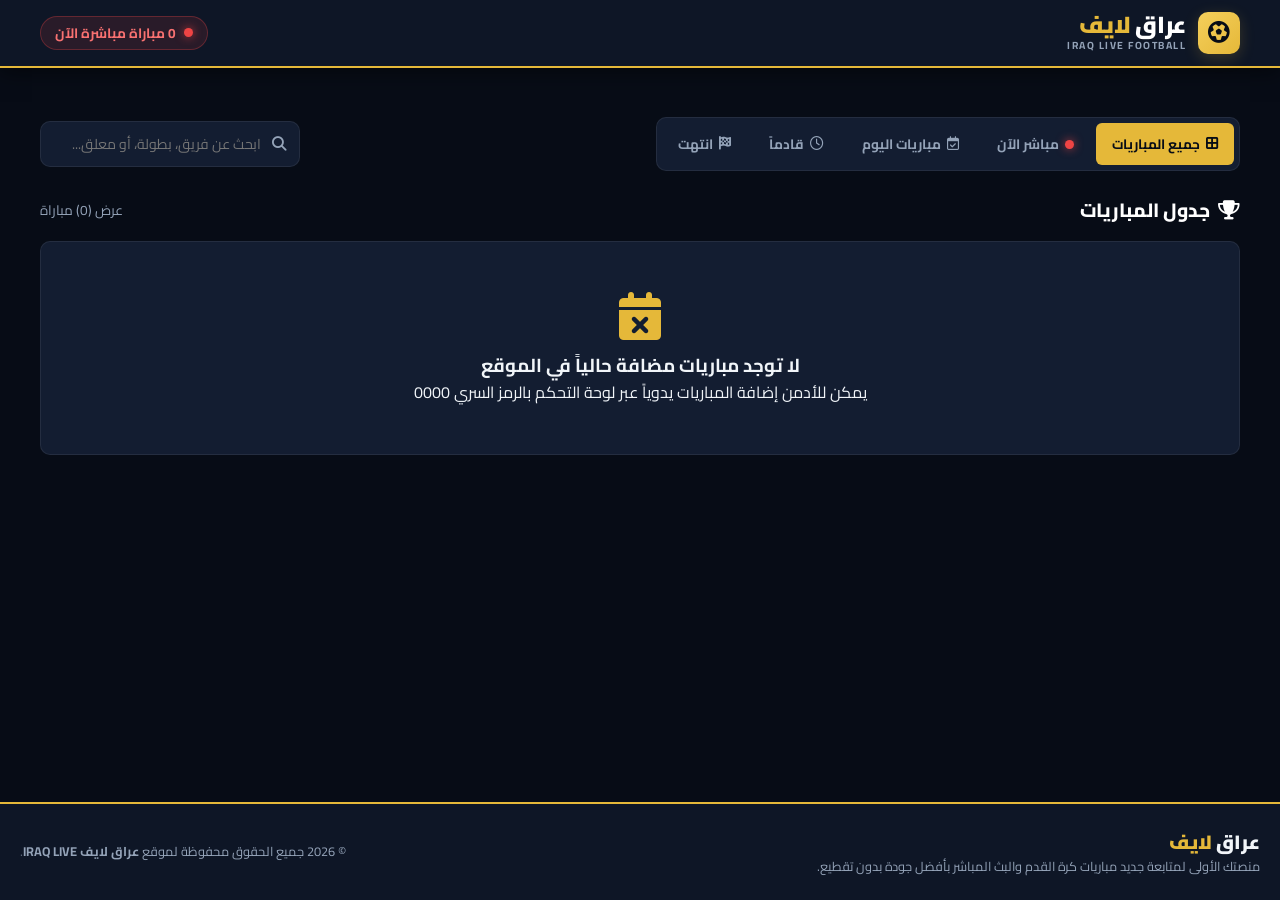
==== commit 926ed5d7: "Add files via upload" ====
--- a/index.html
+++ b/index.html
@@ -91,9 +91,10 @@
 
             <div class="empty-state hidden" id="emptyState">
                 <i class="fa-solid fa-calendar-xmark"></i>
-                <h3>لا توجد مباريات مطابقة للبحث حالياً</h3>
-                <p>يرجى تغيير التصفية أو البحث عن فريق آخر</p>
-            </div>
+                <h3>لا توجد مباريات مضافة حالياً في الموقع</h3>
+                <p>يمكن للأدمن إضافة المباريات يدوياً عبر لوحة التحكم بالرمز السري 0000</p>
+            </div>
+
         </section>
     </main>
 
